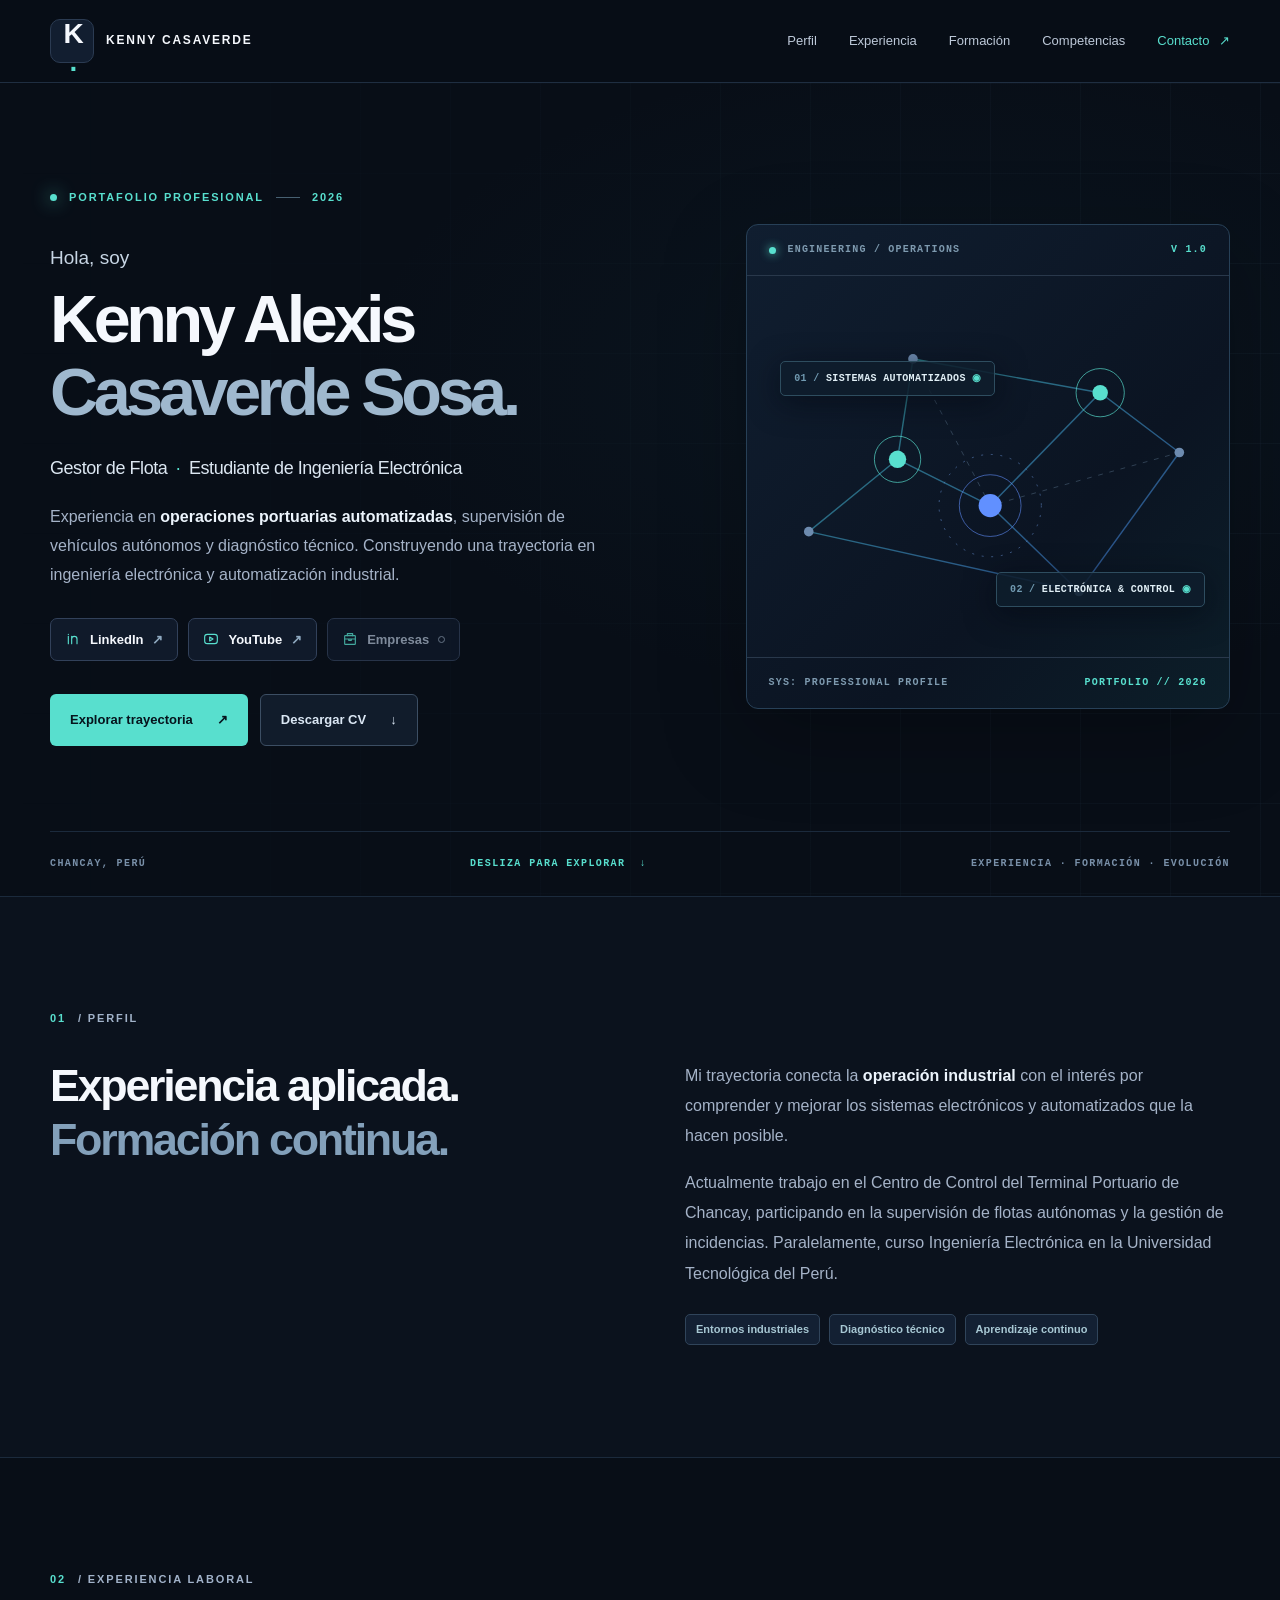
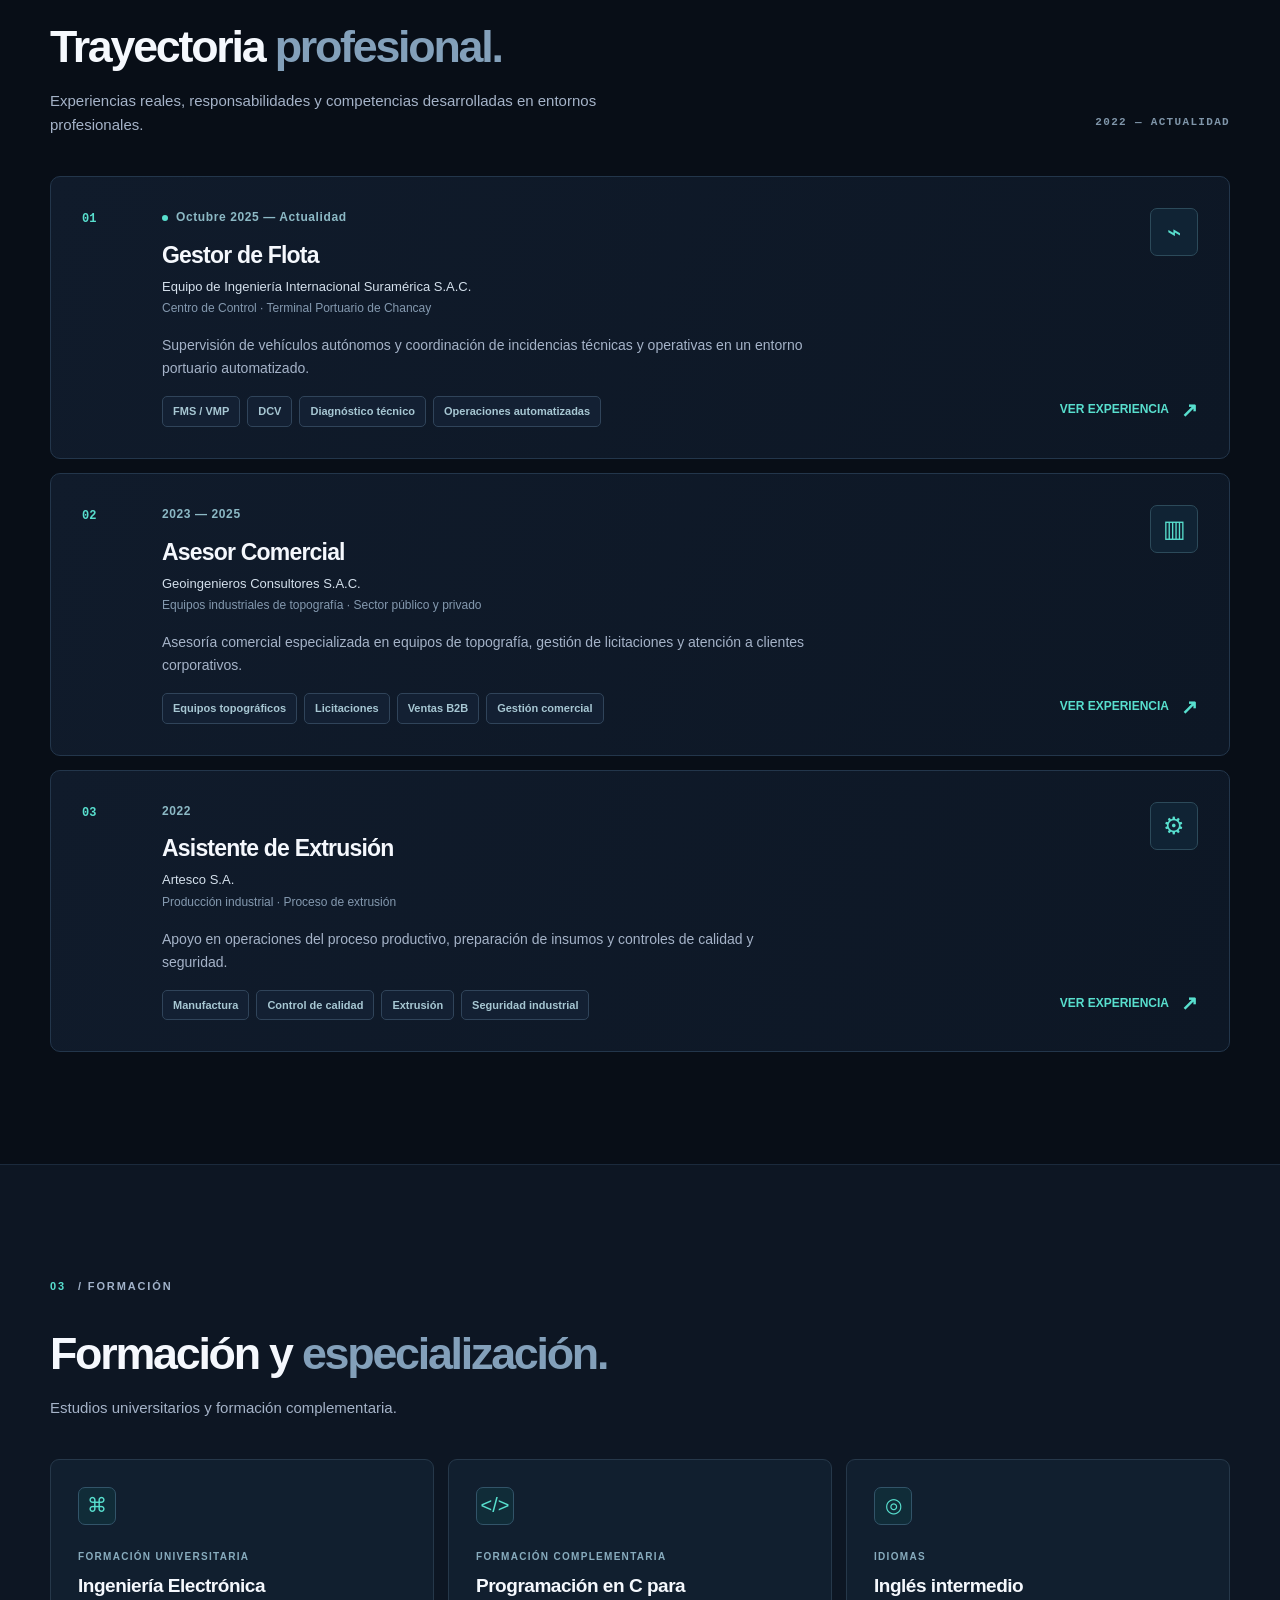
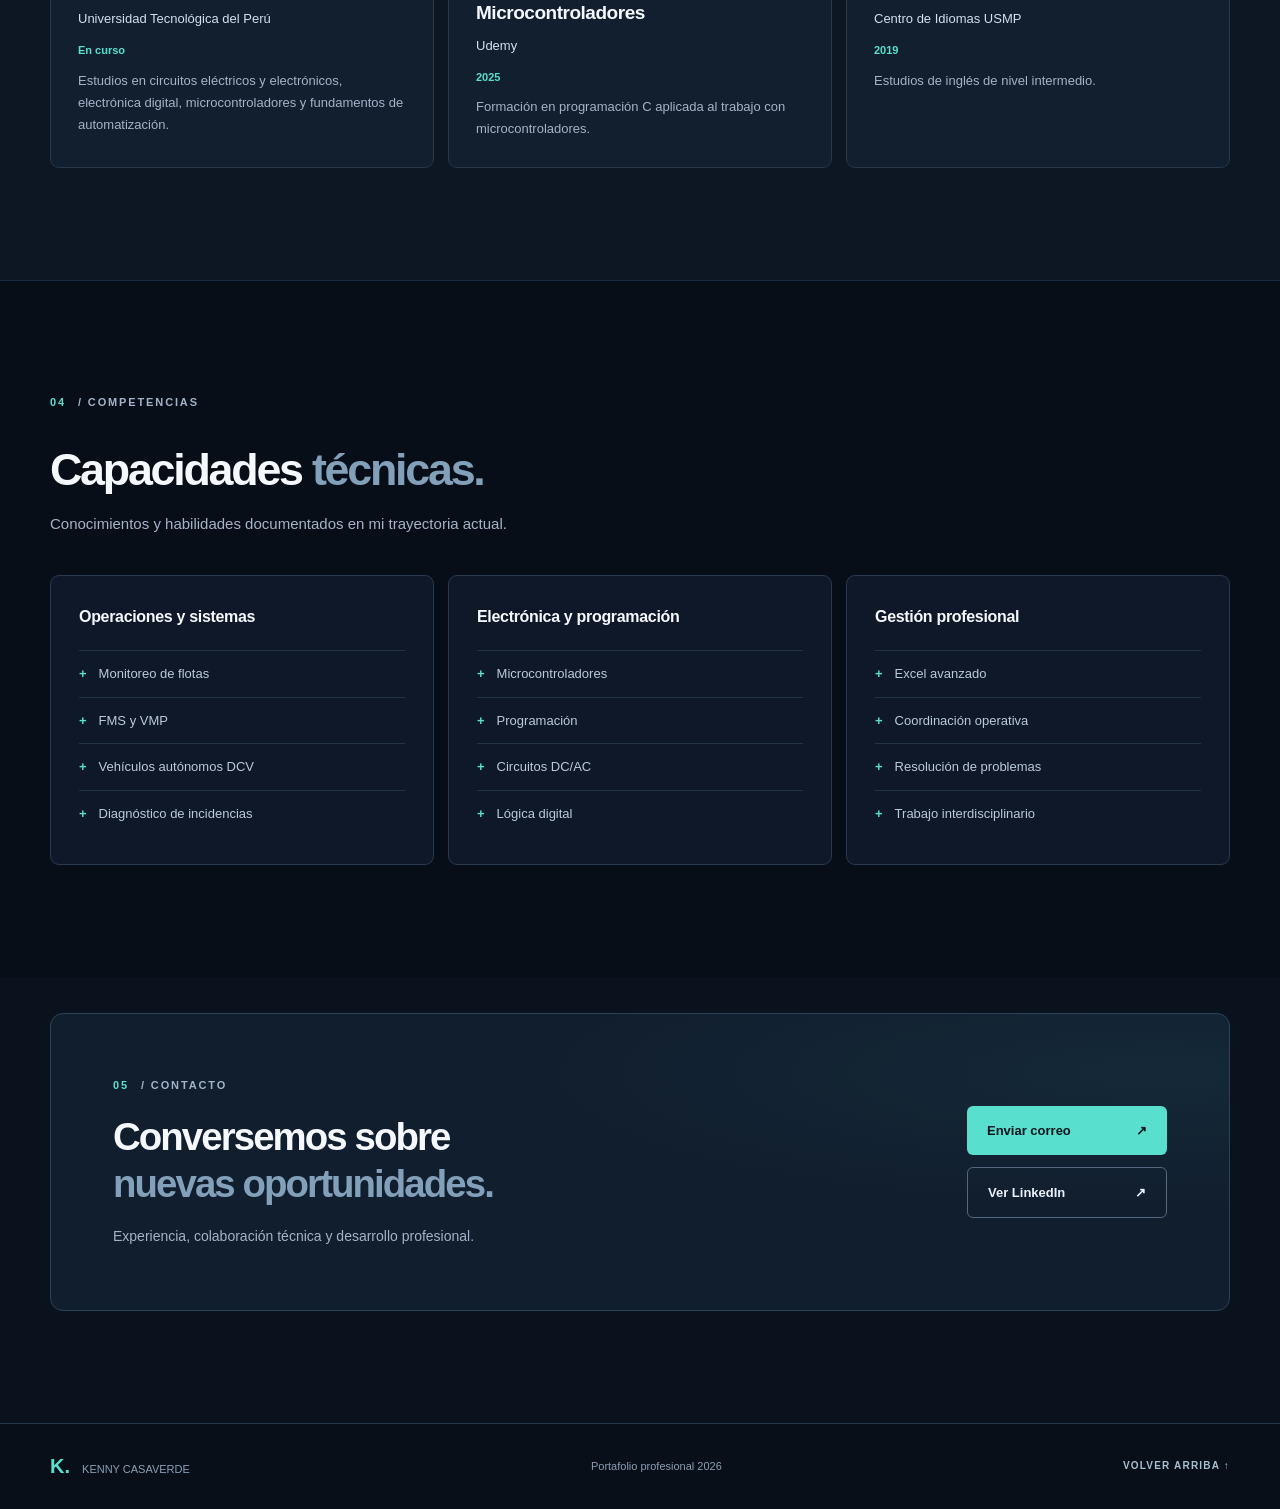
==== index.html @ 61bf9f31 "Add files via upload" ====
<!doctype html>
<html lang="es">
<head>
  <meta charset="utf-8">
  <meta name="viewport" content="width=device-width,initial-scale=1">
  <meta name="theme-color" content="#080e17">
  <meta name="description" content="Portafolio profesional de Kenny Alexis Casaverde Sosa. Operaciones portuarias automatizadas, gestión de flotas, ingeniería electrónica y trayectoria profesional.">
  <meta property="og:title" content="Kenny Casaverde | Portafolio profesional">
  <meta property="og:description" content="Experiencia en operaciones industriales y sistemas automatizados. Trayectoria, formación y evidencias profesionales.">
  <title>Kenny Casaverde | Portafolio profesional</title>
  <link rel="icon" href="assets/favicon.svg" type="image/svg+xml">
  <link rel="stylesheet" href="styles.css">
  <script src="data.js" defer></script>
  <script src="app.js" defer></script>
</head>
<body data-page="home">
  <a class="skip-link" href="#contenido">Ir al contenido</a>
  <header class="site-header">
    <div class="container header-inner">
      <a class="brand" href="#inicio" aria-label="Kenny Casaverde, inicio"><span class="brand-mark">K<span>.</span></span><span class="brand-name">KENNY CASAVERDE</span></a>
      <button class="menu-toggle" type="button" aria-expanded="false" aria-controls="primary-nav" aria-label="Abrir menú"><span></span><span></span><span></span></button>
      <nav class="nav-links" id="primary-nav" aria-label="Navegación principal">
        <a href="#sobre-mi">Perfil</a><a href="#experiencia">Experiencia</a><a href="#formacion">Formación</a><a href="#competencias">Competencias</a><a href="#contacto" class="nav-contact">Contacto <span aria-hidden="true">↗</span></a>
      </nav>
    </div>
  </header>

  <main id="contenido">
    <section class="hero" id="inicio">
      <div class="container hero-grid">
        <div class="hero-copy">
          <div class="eyebrow"><span class="dot"></span> PORTAFOLIO PROFESIONAL <span class="eyebrow-rule"></span> 2026</div>
          <p class="hero-kicker">Hola, soy</p>
          <h1>Kenny Alexis<br><span>Casaverde Sosa.</span></h1>
          <p class="hero-subtitle">Gestor de Flota <span class="inline-bullet">·</span> Estudiante de Ingeniería Electrónica</p>
          <p class="hero-description">Experiencia en <strong>operaciones portuarias automatizadas</strong>, supervisión de vehículos autónomos y diagnóstico técnico. Construyendo una trayectoria en ingeniería electrónica y automatización industrial.</p>
          <div class="social-links" aria-label="Perfiles y enlaces destacados">
            <a id="linkedin-link" target="_blank" rel="noopener noreferrer" href="https://www.linkedin.com/in/kennycasaverde/"><svg viewBox="0 0 24 24" aria-hidden="true"><path d="M5 8v11M5 5v.1M10 19v-7a4 4 0 0 1 8 0v7M10 8v11"/></svg>LinkedIn <span aria-hidden="true">↗</span></a>
            <a id="youtube-link" target="_blank" rel="noopener noreferrer" href="https://www.youtube.com/@KennyCasaverde"><svg viewBox="0 0 24 24" aria-hidden="true"><rect x="2.5" y="5" width="19" height="14" rx="4"/><path d="m10 9 5 3-5 3z"/></svg>YouTube <span aria-hidden="true">↗</span></a>
            <a id="companies-link" class="link-unavailable" aria-disabled="true" title="Enlace de empresas pendiente de añadir"><svg viewBox="0 0 24 24" aria-hidden="true"><rect x="4" y="7" width="16" height="13" rx="1"/><path d="M8 7V4h8v3M4 12h16M10 12v2h4v-2"/></svg>Empresas <span class="pending-dot" aria-hidden="true"></span></a>
          </div>
          <div class="hero-actions">
            <a class="button button-primary" href="#experiencia">Explorar trayectoria <span aria-hidden="true">↗</span></a>
            <a class="button button-ghost" id="cv-link" href="assets/CV_Kenny_Casaverde_Publico.pdf" download>Descargar CV <span aria-hidden="true">↓</span></a>
          </div>
        </div>
        <div class="hero-visual" role="img" aria-label="Ilustración conceptual de una red tecnológica y sistemas automatizados, sin datos de operaciones reales">
          <div class="visual-top"><span class="visual-led"></span><span>ENGINEERING / OPERATIONS</span><span>V 1.0</span></div>
          <div class="visual-grid"></div>
          <svg class="network-svg" viewBox="0 0 500 400" fill="none" aria-hidden="true">
            <defs><linearGradient id="wire" x1="0" y1="0" x2="1" y2="1"><stop stop-color="#45e7d7"/><stop offset="1" stop-color="#4c85ff"/></linearGradient></defs>
            <path d="M64 267 156 192 252 240 366 123 448 185M156 192 172 88 366 123M252 240 344 329 448 185M64 267 344 329" stroke="url(#wire)" stroke-width="1.5" stroke-opacity=".48"/>
            <path d="M172 88 252 240 448 185" stroke="#6d8ba8" stroke-dasharray="5 7" opacity=".38"/>
            <circle cx="64" cy="267" r="5" fill="#6d8baf"/><circle cx="172" cy="88" r="5" fill="#6d8baf"/><circle cx="344" cy="329" r="5" fill="#6d8baf"/><circle cx="448" cy="185" r="5" fill="#6d8baf"/>
            <circle cx="156" cy="192" r="24" stroke="#58dfce" opacity=".7"/><circle cx="156" cy="192" r="9" fill="#58dfce"/><circle cx="252" cy="240" r="32" stroke="#6190ff" opacity=".6"/><circle cx="252" cy="240" r="12" fill="#6190ff"/>
            <circle cx="366" cy="123" r="25" stroke="#58dfce" opacity=".7"/><circle cx="366" cy="123" r="8" fill="#58dfce"/>
            <circle cx="252" cy="240" r="53" stroke="#6289ca" stroke-dasharray="2 8" opacity=".6"/>
          </svg>
          <div class="visual-label visual-label-a"><span class="label-index">01 /</span> SISTEMAS AUTOMATIZADOS <span>◉</span></div>
          <div class="visual-label visual-label-b"><span class="label-index">02 /</span> ELECTRÓNICA & CONTROL <span>◉</span></div>
          <div class="visual-bottom"><span>SYS: PROFESSIONAL PROFILE</span><span>PORTFOLIO // 2026</span></div>
        </div>
      </div>
      <div class="container hero-footer"><span>CHANCAY, PERÚ</span><span class="hero-scroll">DESLIZA PARA EXPLORAR <span aria-hidden="true">↓</span></span><span>EXPERIENCIA · FORMACIÓN · EVOLUCIÓN</span></div>
    </section>

    <section class="section section-about" id="sobre-mi">
      <div class="container two-column-intro">
        <div><div class="section-label"><span>01</span> / PERFIL</div><h2>Experiencia aplicada.<br><em>Formación continua.</em></h2></div>
        <div class="intro-right"><p>Mi trayectoria conecta la <strong>operación industrial</strong> con el interés por comprender y mejorar los sistemas electrónicos y automatizados que la hacen posible.</p><p>Actualmente trabajo en el Centro de Control del Terminal Portuario de Chancay, participando en la supervisión de flotas autónomas y la gestión de incidencias. Paralelamente, curso Ingeniería Electrónica en la Universidad Tecnológica del Perú.</p><div class="intro-pill-row"><span>Entornos industriales</span><span>Diagnóstico técnico</span><span>Aprendizaje continuo</span></div></div>
      </div>
    </section>

    <section class="section section-experience" id="experiencia">
      <div class="container">
        <div class="section-label"><span>02</span> / EXPERIENCIA LABORAL</div>
        <div class="section-title-row"><div><h2>Trayectoria <em>profesional.</em></h2><p class="section-lead">Experiencias reales, responsabilidades y competencias desarrolladas en entornos profesionales.</p></div><span class="section-mini-label">2022 — ACTUALIDAD</span></div>
        <div id="experience-list" class="experience-list"><p class="no-js-note">Cargando trayectoria profesional…</p></div>
      </div>
    </section>

    <section class="section section-education" id="formacion">
      <div class="container">
        <div class="section-label"><span>03</span> / FORMACIÓN</div><div class="section-title-row"><div><h2>Formación y <em>especialización.</em></h2><p class="section-lead">Estudios universitarios y formación complementaria.</p></div></div>
        <div class="education-grid" id="education-grid"></div>
        <div class="certifications-block" id="certifications-block" hidden><div class="divider-heading"><h3>Certificaciones verificadas</h3><span>DOCUMENTOS / ACREDITACIONES</span></div><div id="certification-grid" class="certification-grid"></div></div>
      </div>
    </section>

    <section class="section section-skills" id="competencias">
      <div class="container"><div class="section-label"><span>04</span> / COMPETENCIAS</div><div class="section-title-row"><div><h2>Capacidades <em>técnicas.</em></h2><p class="section-lead">Conocimientos y habilidades documentados en mi trayectoria actual.</p></div></div><div id="skills-grid" class="skills-grid"></div></div>
    </section>

    <section class="section section-contact" id="contacto">
      <div class="container contact-panel"><div><div class="section-label"><span>05</span> / CONTACTO</div><h2>Conversemos sobre<br><em>nuevas oportunidades.</em></h2><p>Experiencia, colaboración técnica y desarrollo profesional.</p></div><div class="contact-actions"><a id="contact-email" class="button button-primary button-wide" href="mailto:kennycasaverde@gmail.com">Enviar correo <span aria-hidden="true">↗</span></a><a id="contact-linkedin" class="button button-outline button-wide" target="_blank" rel="noopener noreferrer" href="https://www.linkedin.com/in/kennycasaverde/">Ver LinkedIn <span aria-hidden="true">↗</span></a></div></div>
    </section>
  </main>
  <footer class="footer"><div class="container footer-inner"><span><strong>K.</strong> KENNY CASAVERDE</span><span>Portafolio profesional <span id="footer-year"></span></span><a href="#inicio">VOLVER ARRIBA ↑</a></div></footer>
</body>
</html>
---- styles.css ----
:root{--bg:#080e17;--bg-soft:#0c1421;--panel:#101b2c;--panel-2:#121f31;--line:#233349;--line-soft:#1b2a3c;--white:#f5f8fd;--muted:#a5b3c8;--dim:#788ba6;--accent:#58dfce;--blue:#85a8ff;--font:Inter,ui-sans-serif,-apple-system,BlinkMacSystemFont,"Segoe UI",Arial,sans-serif}
*{box-sizing:border-box}html{scroll-behavior:smooth;scroll-padding-top:86px}body{margin:0;background:var(--bg);color:var(--white);font-family:var(--font);line-height:1.65;-webkit-font-smoothing:antialiased}a{color:inherit;text-decoration:none}button{font:inherit}strong{color:#ecf4fc;font-weight:650}h1,h2,h3,p{margin-top:0}a:focus-visible,button:focus-visible{outline:2px solid var(--accent);outline-offset:4px}::selection{background:#267b7b;color:white}[hidden]{display:none!important}.container{width:min(1180px,calc(100% - 72px));margin:0 auto}.skip-link{position:absolute;top:-80px;left:20px;background:var(--accent);color:var(--bg);z-index:30;padding:10px}.skip-link:focus{top:12px}
.site-header{position:sticky;top:0;z-index:20;background:rgba(8,14,23,.90);border-bottom:1px solid rgba(52,75,101,.55);backdrop-filter:blur(18px)}.header-inner{display:flex;align-items:center;justify-content:space-between;min-height:82px}.brand{display:flex;align-items:center;gap:12px}.brand-mark{display:grid;place-items:center;background:#121e30;border:1px solid #2b3b52;border-radius:10px;width:44px;height:44px;font-size:28px;font-weight:830;letter-spacing:-3px;line-height:1}.brand-mark span{color:var(--accent)}.brand-name{font-size:12px;font-weight:790;letter-spacing:.15em}.nav-links{display:flex;align-items:center;gap:32px;font-size:13px;color:#bdc9d9}.nav-links a{transition:color .2s}.nav-links a:hover,.back-header:hover{color:var(--accent)}.nav-contact{color:var(--accent)!important}.nav-contact span{padding-left:6px}.menu-toggle{display:none}.back-header{font-size:13px;color:var(--muted)}
.hero{position:relative;overflow:hidden;background:radial-gradient(ellipse at 74% 36%,rgba(28,76,97,.12),transparent 44%),var(--bg)}.hero:before{position:absolute;inset:0;content:"";background-image:linear-gradient(90deg,rgba(56,83,105,.10) 1px,transparent 1px),linear-gradient(rgba(56,83,105,.10) 1px,transparent 1px);background-size:90px 90px;mask-image:linear-gradient(90deg,transparent,black);pointer-events:none}.hero-grid{position:relative;display:grid;grid-template-columns:minmax(0,1.15fr) minmax(0,.85fr);gap:40px;align-items:center;padding:105px 0 85px}.eyebrow,.section-label{display:flex;align-items:center;gap:12px;font-size:11px;letter-spacing:.17em;font-weight:700;color:var(--accent)}.eyebrow{margin-bottom:36px}.eyebrow-rule{width:24px;height:1px;background:#476071}.dot{width:7px;height:7px;background:var(--accent);border-radius:50%;box-shadow:0 0 18px var(--accent)}.hero-kicker{font-size:19px;color:#c7d5e4;margin-bottom:10px}.hero h1{font-size:clamp(46px,5.2vw,78px);letter-spacing:-.066em;line-height:1.09;font-weight:790;margin-bottom:25px}.hero h1 span{color:#9fb8ce}.hero-subtitle{font-size:18px;color:#dce7f2;letter-spacing:-.025em;font-weight:520;margin-bottom:20px}.inline-bullet{color:var(--accent);padding:0 4px}.hero-description{max-width:570px;color:var(--muted);font-size:16px;line-height:1.8;margin-bottom:28px}.social-links{display:flex;flex-wrap:wrap;gap:10px;margin-bottom:33px}.social-links a{display:inline-flex;align-items:center;gap:9px;padding:10px 14px;border:1px solid #32415a;background:#101a2a;border-radius:7px;font-size:13px;font-weight:650;transition:background .2s,border-color .2s,transform .2s}.social-links a:hover:not(.link-unavailable){background:#17263a;border-color:var(--accent);transform:translateY(-2px)}.social-links svg{width:16px;height:16px;stroke:var(--accent);stroke-width:1.7;stroke-linecap:round;stroke-linejoin:round;fill:none}.social-links a span:last-child{color:#8faac1}.social-links .link-unavailable{color:#a8b6c9;opacity:.74;cursor:not-allowed}.pending-dot{border:1px solid #8495ab;width:7px;height:7px;border-radius:50%;display:inline-block}.hero-actions{display:flex;flex-wrap:wrap;gap:12px}.button{display:inline-flex;align-items:center;justify-content:space-between;gap:24px;padding:14px 20px;min-height:48px;border-radius:6px;font-size:13px;font-weight:750;transition:transform .2s,background .2s,border-color .2s;white-space:nowrap}.button:hover{transform:translateY(-2px)}.button-primary{background:var(--accent);color:#06141d}.button-primary:hover{background:#8af1e4}.button-ghost{border:1px solid #3c4e63;color:#dbe7f4;background:#111c2b}.button-ghost:hover{border-color:#8da3ba}.button-outline{border:1px solid #53677e;color:#e9f1fa;background:transparent}.button-outline:hover{border-color:var(--accent)}
.hero-visual{position:relative;height:485px;border:1px solid #274057;border-radius:12px;overflow:hidden;background:linear-gradient(135deg,#101e30,#0b1422 64%,#0c1e29);box-shadow:0 26px 85px rgba(0,0,0,.25)}.visual-grid{position:absolute;inset:0;background:linear-gradient(90deg,transparent 49%,rgba(80,115,136,.13) 50%,transparent 51%),linear-gradient(transparent 49%,rgba(80,115,136,.13) 50%,transparent 51%);background-size:42px 42px;mask-image:radial-gradient(ellipse at center,black,transparent 79%)}.visual-top,.visual-bottom{position:absolute;left:0;right:0;display:flex;align-items:center;gap:12px;padding:18px 22px;color:#7e9aaf;font:700 10px/1.4 ui-monospace,SFMono-Regular,Consolas,monospace;letter-spacing:.12em}.visual-top{top:0;border-bottom:1px solid #29384b}.visual-top span:last-child,.visual-bottom span:last-child{margin-left:auto;color:var(--accent)}.visual-bottom{bottom:0;border-top:1px solid #29384b}.visual-led{width:7px;height:7px;border-radius:50%;background:var(--accent);box-shadow:0 0 10px var(--accent)}.network-svg{position:absolute;inset:35px 0 34px;width:100%;height:calc(100% - 69px)}.visual-label{position:absolute;padding:10px 13px;border-radius:5px;background:#0e1d2cde;box-shadow:0 7px 30px #03081188;border:1px solid #2e4d5f;color:#e1eff6;font:650 10px/1.3 ui-monospace,Consolas,monospace;letter-spacing:.035em;white-space:nowrap}.visual-label span:last-child{color:var(--accent)}.label-index{color:#719ab1}.visual-label-a{top:28%;left:7%}.visual-label-b{bottom:21%;right:5%}.hero-footer{position:relative;display:flex;justify-content:space-between;padding:25px 0;border-top:1px solid var(--line-soft);font:700 10px/1.4 ui-monospace,Consolas,monospace;letter-spacing:.14em;color:#7990a9}.hero-scroll{color:var(--accent)}.hero-scroll span{padding-left:7px}
.section{padding:112px 0}.section-about{background:#0b121d;border-block:1px solid var(--line-soft)}.section-label{margin-bottom:31px;color:#a2b3ca}.section-label span{color:var(--accent)}h2{font-size:clamp(34px,3.5vw,50px);letter-spacing:-.05em;font-weight:770;line-height:1.22;margin-bottom:0}h2 em{font-style:normal;color:#83a0ba}.two-column-intro{display:grid;grid-template-columns:1fr 1fr;gap:90px}.intro-right{padding-top:52px}.intro-right p{color:var(--muted);font-size:16px;line-height:1.9}.intro-pill-row{display:flex;flex-wrap:wrap;gap:9px;margin-top:25px}.intro-pill-row span,.tag{padding:6px 10px;border:1px solid #30445a;background:#132033;border-radius:5px;font:600 11px/1.5 var(--font);color:#a7c7d3}.section-title-row{display:flex;justify-content:space-between;align-items:end;gap:25px;margin-bottom:38px}.section-lead{color:var(--muted);font-size:15px;margin:15px 0 0;max-width:630px}.section-mini-label{font:700 11px ui-monospace,Consolas,monospace;letter-spacing:.12em;color:#7f95a9;white-space:nowrap;padding-bottom:10px}.section-experience{background:#080e17}.experience-list{display:grid;gap:14px}.experience-card{display:grid;grid-template-columns:50px minmax(0,1fr) 220px;gap:30px;background:linear-gradient(115deg,#101b2b,#0d1725);border:1px solid #23364b;border-radius:10px;padding:31px;transition:border-color .2s,transform .2s}.experience-card:hover{border-color:#426578;transform:translateY(-2px)}.experience-number{font:750 12px ui-monospace,Consolas,monospace;color:var(--accent);padding-top:4px}.card-date{display:flex;align-items:center;gap:8px;color:#8cb9c5;font-size:12px;font-weight:700;letter-spacing:.05em;margin-bottom:12px}.card-date .current-dot{width:6px;height:6px;border-radius:50%;background:var(--accent)}.experience-title{font-size:23px;letter-spacing:-.035em;line-height:1.35;margin:0 0 5px}.experience-org{color:#d4e0ec;font-size:13px;margin:0 0 2px}.experience-context{color:#8499af;font-size:12px;margin:0 0 15px}.experience-summary{color:var(--muted);font-size:14px;max-width:650px;margin-bottom:16px}.tags{display:flex;flex-wrap:wrap;gap:7px}.experience-right{display:flex;align-items:flex-end;flex-direction:column;justify-content:space-between;gap:20px}.experience-icon{width:48px;height:48px;display:grid;place-items:center;border:1px solid #2c4a5a;border-radius:7px;background:#102334;color:var(--accent);font-size:24px}.experience-link{color:var(--accent);font-size:12px;font-weight:800;display:inline-flex;align-items:center;gap:12px;white-space:nowrap}.experience-link:hover{text-decoration:underline}.experience-link span{font-size:20px}.section-education{background:#0d1623;border-block:1px solid var(--line-soft)}.education-grid{display:grid;grid-template-columns:repeat(3,minmax(0,1fr));gap:14px}.education-card{border:1px solid #26384a;border-radius:9px;background:#111f2f;padding:27px;min-height:247px}.edu-icon{width:38px;height:38px;display:grid;place-items:center;border:1px solid #325469;background:#102c38;border-radius:7px;color:var(--accent);font-size:20px;margin-bottom:24px}.edu-label{font-size:10px;font-weight:800;color:#88acbe;letter-spacing:.13em;text-transform:uppercase;margin-bottom:8px}.edu-title{font-size:19px;line-height:1.4;letter-spacing:-.025em;margin-bottom:8px}.edu-institution{color:#d5e0ed;font-size:13px;margin-bottom:7px}.edu-period{display:inline-block;color:var(--accent);font-size:11px;font-weight:740;margin-bottom:10px}.edu-description{color:var(--muted);font-size:13px;line-height:1.7;margin-bottom:0}.certifications-block{padding-top:55px}.divider-heading{display:flex;justify-content:space-between;align-items:center;border-bottom:1px solid #2b4056;padding-bottom:15px;margin-bottom:18px}.divider-heading h3{font-size:22px;margin:0}.divider-heading span{font:700 10px ui-monospace,Consolas,monospace;color:#7a93a7}.certification-grid{display:grid;grid-template-columns:repeat(2,minmax(0,1fr));gap:12px}.certificate-card{padding:20px;border:1px solid #2b4056;border-radius:8px;background:#102032}.certificate-card h4{font-size:16px;margin:0 0 7px}.certificate-card p{color:var(--muted);font-size:13px;margin:0}.certificate-card a{color:var(--accent);font-size:12px;font-weight:750;display:inline-block;margin-top:14px}.section-skills{background:#080e17}.skills-grid{display:grid;grid-template-columns:repeat(3,1fr);gap:14px}.skill-panel{border:1px solid #29394e;border-radius:9px;background:#0e1828;padding:28px}.skill-panel h3{font-size:16px;margin:0 0 20px;letter-spacing:-.02em}.skill-panel ul{margin:0;padding:0;list-style:none}.skill-panel li{display:flex;gap:12px;padding:12px 0;color:#bbcadb;font-size:13px;border-top:1px solid #223247}.skill-panel li:before{content:"+";color:var(--accent);font-weight:800}.section-contact{background:#0a121d;padding-top:36px}.contact-panel{border:1px solid #294456;background:radial-gradient(ellipse at 94% 20%,rgba(41,103,112,.15),transparent 40%),#111e2e;border-radius:13px;padding:62px;display:flex;align-items:center;justify-content:space-between;gap:30px}.contact-panel .section-label{margin-bottom:20px}.contact-panel h2{font-size:clamp(30px,3vw,42px)}.contact-panel p{font-size:14px;color:var(--muted);margin:17px 0 0}.contact-actions{display:flex;flex-direction:column;gap:12px;min-width:200px}.button-wide{width:100%}.footer{border-top:1px solid #25394c;background:#090f18}.footer-inner{display:flex;align-items:center;justify-content:space-between;gap:20px;padding:26px 0;color:#8a9fb6;font-size:11px}.footer-inner strong{color:var(--accent);font-size:20px;margin-right:9px}.footer-inner a{font-size:10px;letter-spacing:.12em;font-weight:750;color:#a6c0d2}.footer-inner a:hover{color:var(--accent)}
/* Detalle de experiencia */
.detail-main{min-height:calc(100vh - 155px);background:radial-gradient(ellipse at 80% 0%,rgba(32,74,100,.19),transparent 44%),#080e17;padding:72px 0 110px}.detail-back{color:var(--accent);font-size:12px;font-weight:800;display:inline-block;margin-bottom:38px}.detail-eyebrow{color:var(--accent);letter-spacing:.17em;font-size:11px;font-weight:750;margin-bottom:18px}.detail-head{padding-bottom:42px;border-bottom:1px solid var(--line)}.detail-head h1{font-size:clamp(38px,6vw,70px);font-weight:780;line-height:1.1;letter-spacing:-.055em;margin-bottom:15px}.detail-head .detail-org{font-size:18px;color:#cedbe8;margin-bottom:5px}.detail-head .detail-context{font-size:14px;color:var(--muted);margin-bottom:18px}.detail-date{color:var(--accent);font:700 11px ui-monospace,Consolas,monospace;letter-spacing:.06em}.detail-columns{display:grid;grid-template-columns:1.2fr .8fr;gap:80px;margin-top:50px}.detail-subheading{font-size:22px;letter-spacing:-.03em;margin:0 0 21px}.detail-text{color:#b4c5d9;font-size:15px;line-height:1.85}.detail-bullets{padding-left:19px;margin:18px 0 36px;color:#adc0d2}.detail-bullets li{padding:8px 0;line-height:1.7}.detail-achievement{padding:25px 28px;border:1px solid #315067;border-radius:10px;background:#0f2230}.detail-achievement h3{font-size:13px;color:var(--accent);text-transform:uppercase;letter-spacing:.1em}.detail-achievement p{font-size:14px;color:#d2e0eb;line-height:1.8;margin:0}.detail-aside{background:#101b2a;border:1px solid #283a4e;border-radius:10px;padding:27px;height:max-content}.detail-aside h3{font-size:14px;margin-bottom:18px}.detail-aside p{font-size:13px;color:var(--muted);line-height:1.8}.detail-aside .tags{margin-bottom:24px}.detail-aside .button{width:100%}.evidence-section{margin-top:75px;border-top:1px solid var(--line);padding-top:42px}.evidence-top{display:flex;justify-content:space-between;gap:16px;align-items:end;margin-bottom:24px}.evidence-top h2{font-size:32px}.evidence-top p{color:var(--muted);font-size:13px;margin:10px 0 0}.evidence-count{color:var(--accent);font:700 12px ui-monospace,Consolas,monospace}.evidence-grid{display:grid;grid-template-columns:repeat(3,minmax(0,1fr));gap:16px}.evidence-card{border:1px solid #2b4157;border-radius:9px;background:#101b2b;overflow:hidden}.evidence-open{border:0;background:transparent;color:inherit;text-align:left;width:100%;padding:0;cursor:pointer}.evidence-image{width:100%;aspect-ratio:16/10;object-fit:cover;background:#142435;display:block}.evidence-info{padding:16px}.evidence-info h3{font-size:14px;margin:0 0 6px}.evidence-info p{font-size:12px;line-height:1.6;color:var(--muted);margin:0}.evidence-link{display:block}.evidence-link:hover{color:var(--accent)}.evidence-video{width:100%;aspect-ratio:16/10;border:0;background:#0d1722;display:block}.evidence-doc{display:grid;place-items:center;aspect-ratio:16/10;background:#0b2431;color:var(--accent);font-size:46px}.evidence-safety{font-size:12px;color:#8299ad;margin-top:26px}.lightbox{position:fixed;inset:0;z-index:50;background:rgba(2,7,15,.96);display:flex;flex-direction:column;justify-content:center;align-items:center;gap:20px;padding:50px 25px}.lightbox img{max-width:95vw;max-height:75vh;object-fit:contain}.lightbox p{color:#e7f0f8;font-size:14px;text-align:center}.lightbox-close{position:absolute;right:25px;top:16px;background:transparent;color:white;border:0;font-size:40px;cursor:pointer}.missing-state{padding:30px;background:#111f30;border:1px solid #294356;border-radius:10px;color:var(--muted);font-size:14px}.no-js-note{color:var(--muted)}
@media(max-width:1050px){.container{width:min(100% - 44px,1180px)}.hero-grid{gap:30px}.hero h1{font-size:clamp(44px,5.2vw,65px)}.hero-visual{height:440px}.visual-label{font-size:9px}.nav-links{gap:19px}.experience-card{grid-template-columns:30px 1fr 180px;gap:18px}.two-column-intro{gap:45px}}
@media(max-width:760px){.container{width:calc(100% - 38px)}.header-inner{min-height:69px}.brand-name{font-size:10px}.menu-toggle{display:flex;flex-direction:column;gap:5px;background:none;border:1px solid #3a5269;padding:11px;border-radius:6px;cursor:pointer}.menu-toggle span{display:block;width:22px;height:2px;background:#ccdaea}.nav-links{display:none;position:absolute;left:0;right:0;top:69px;padding:20px 22px;background:#0c1625;border-bottom:1px solid #26394d;flex-direction:column;align-items:flex-start;gap:19px}.nav-links.nav-open{display:flex}.hero-grid{display:block;padding:72px 0 38px}.eyebrow{margin-bottom:30px}.hero h1{font-size:clamp(43px,9vw,67px)}.hero-subtitle{font-size:16px}.hero-description{font-size:15px}.hero-visual{height:370px;margin-top:55px}.hero-footer{padding:17px 0;font-size:9px}.hero-footer span:last-child{display:none}.section{padding:77px 0}.two-column-intro,.detail-columns{grid-template-columns:1fr;gap:15px}.intro-right{padding-top:8px}.section-title-row{align-items:start}.section-mini-label{display:none}.experience-card{grid-template-columns:27px minmax(0,1fr);padding:23px;gap:15px}.experience-right{grid-column:2;align-items:flex-start}.experience-icon{display:none}.education-grid,.skills-grid{grid-template-columns:1fr}.education-card{min-height:auto}.contact-panel{padding:30px;display:block}.contact-actions{margin-top:30px}.detail-main{padding:50px 0 80px}.detail-columns{gap:25px}.evidence-grid{grid-template-columns:repeat(2,minmax(0,1fr))}.footer-inner{flex-wrap:wrap}.footer-inner span:nth-child(2){display:none}}
@media(max-width:480px){.social-links{gap:7px}.social-links a{padding:9px 10px;font-size:12px}.hero-actions .button{width:100%}.hero-visual{height:310px}.visual-label{font-size:8px;padding:7px}.visual-label-a{left:3%}.visual-label-b{right:3%}.experience-card{grid-template-columns:1fr}.experience-number{display:none}.experience-right{grid-column:1}.evidence-grid,.certification-grid{grid-template-columns:1fr}.detail-head h1{font-size:40px}.evidence-top{align-items:start;flex-direction:column}.footer-inner{font-size:10px}}
@media(prefers-reduced-motion:reduce){html{scroll-behavior:auto}*,*:before,*:after{transition-duration:.01ms!important}}
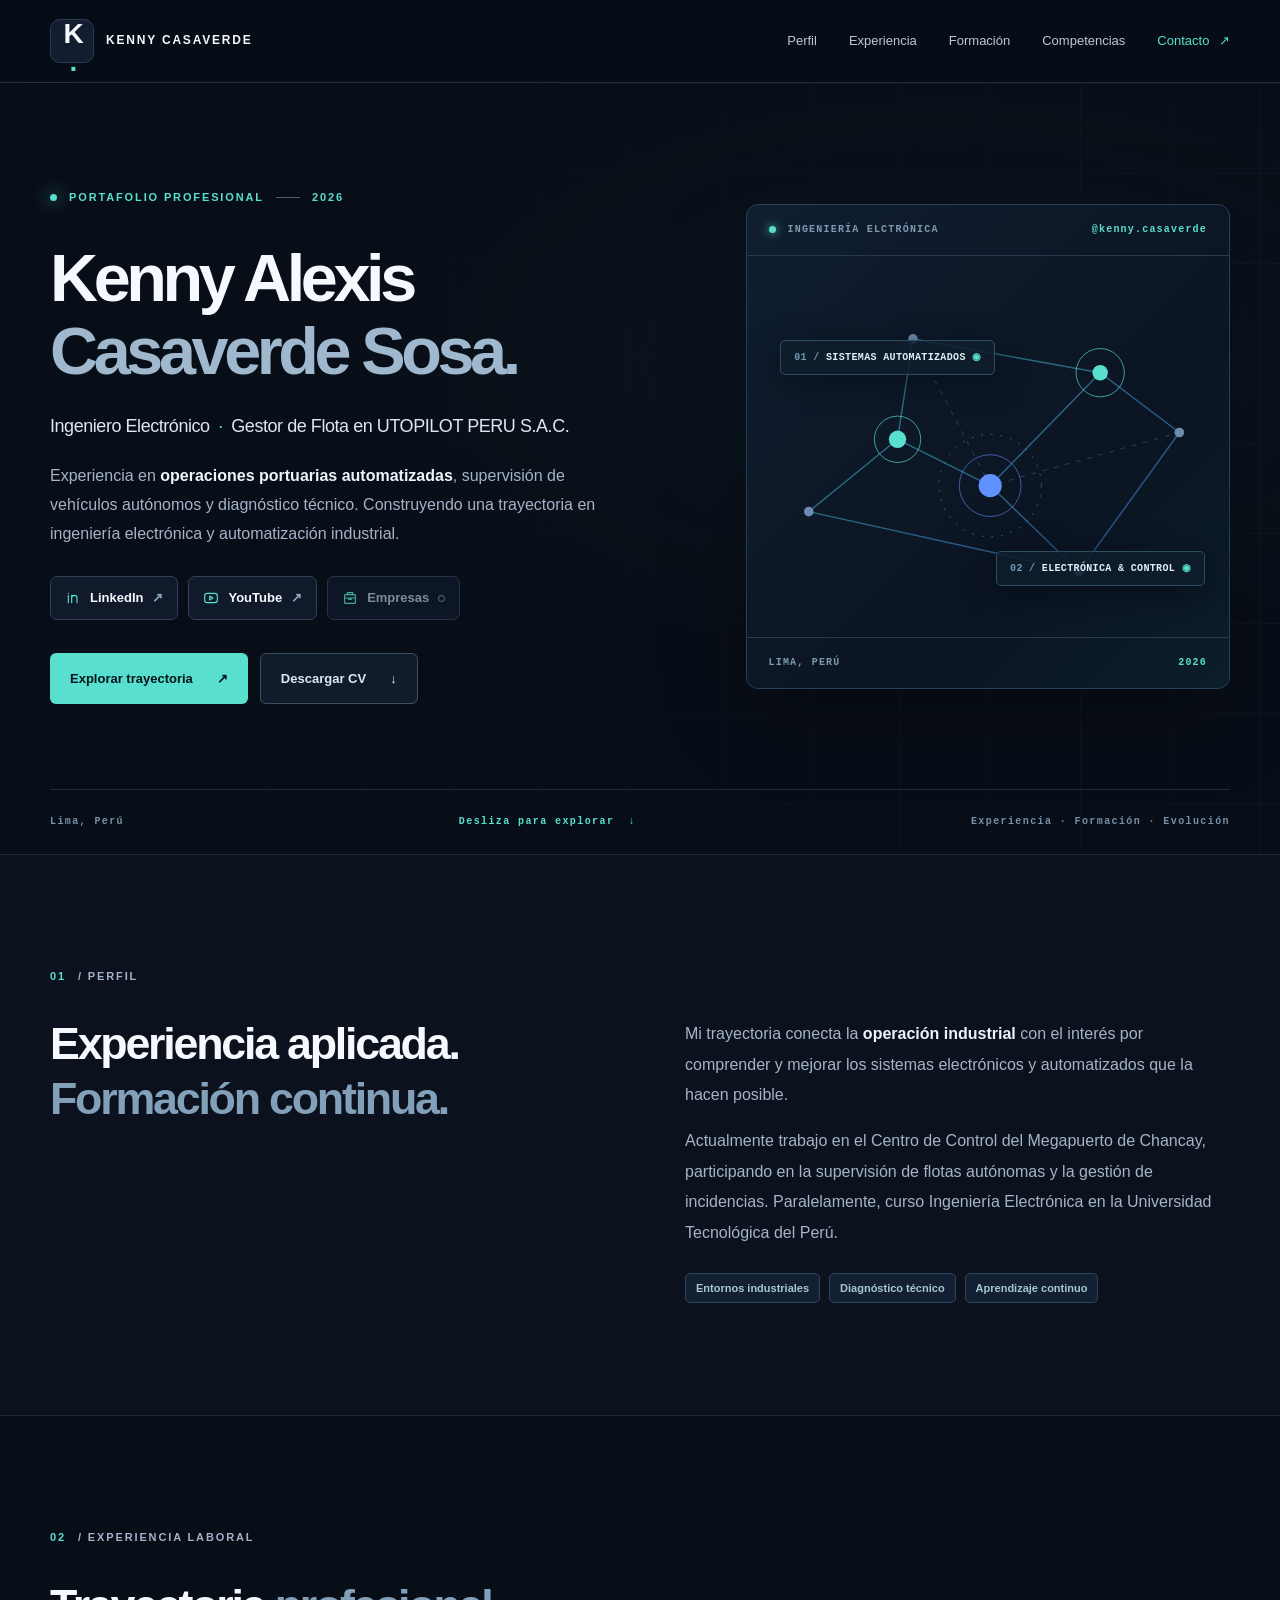
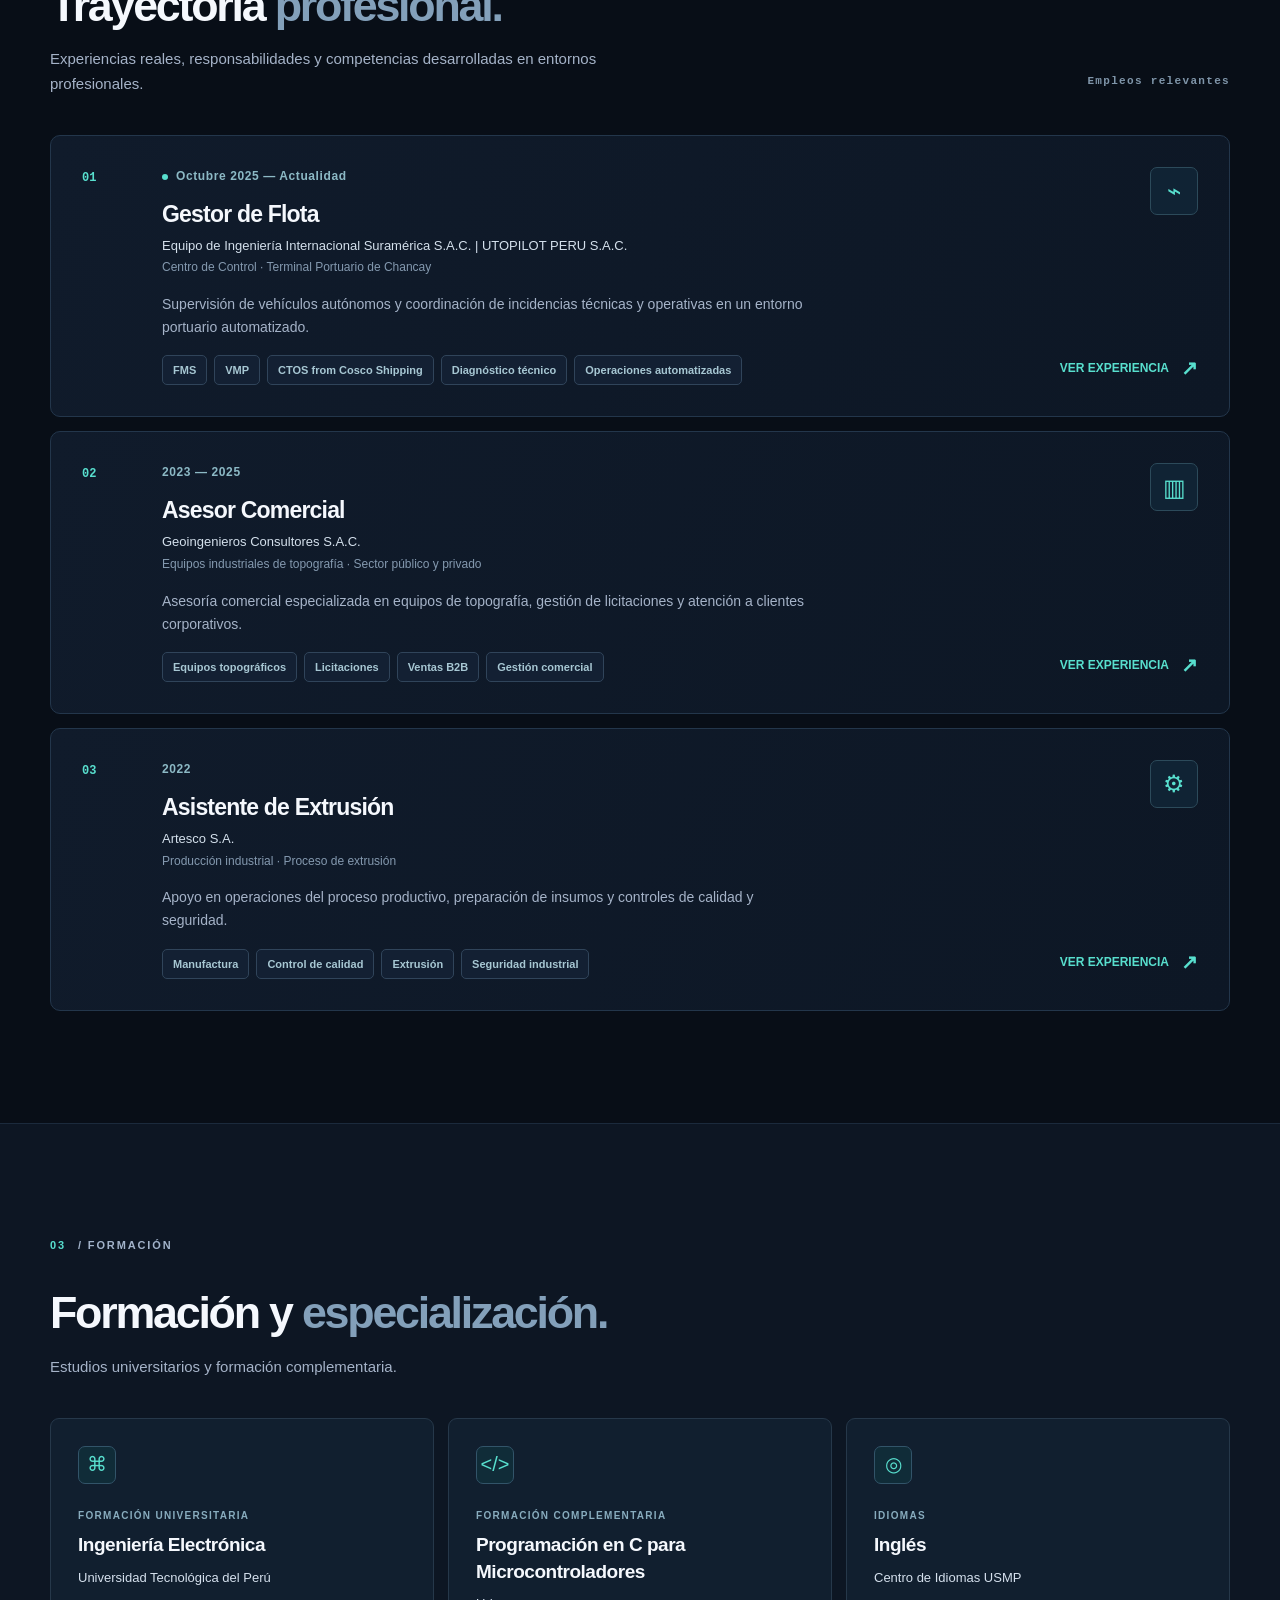
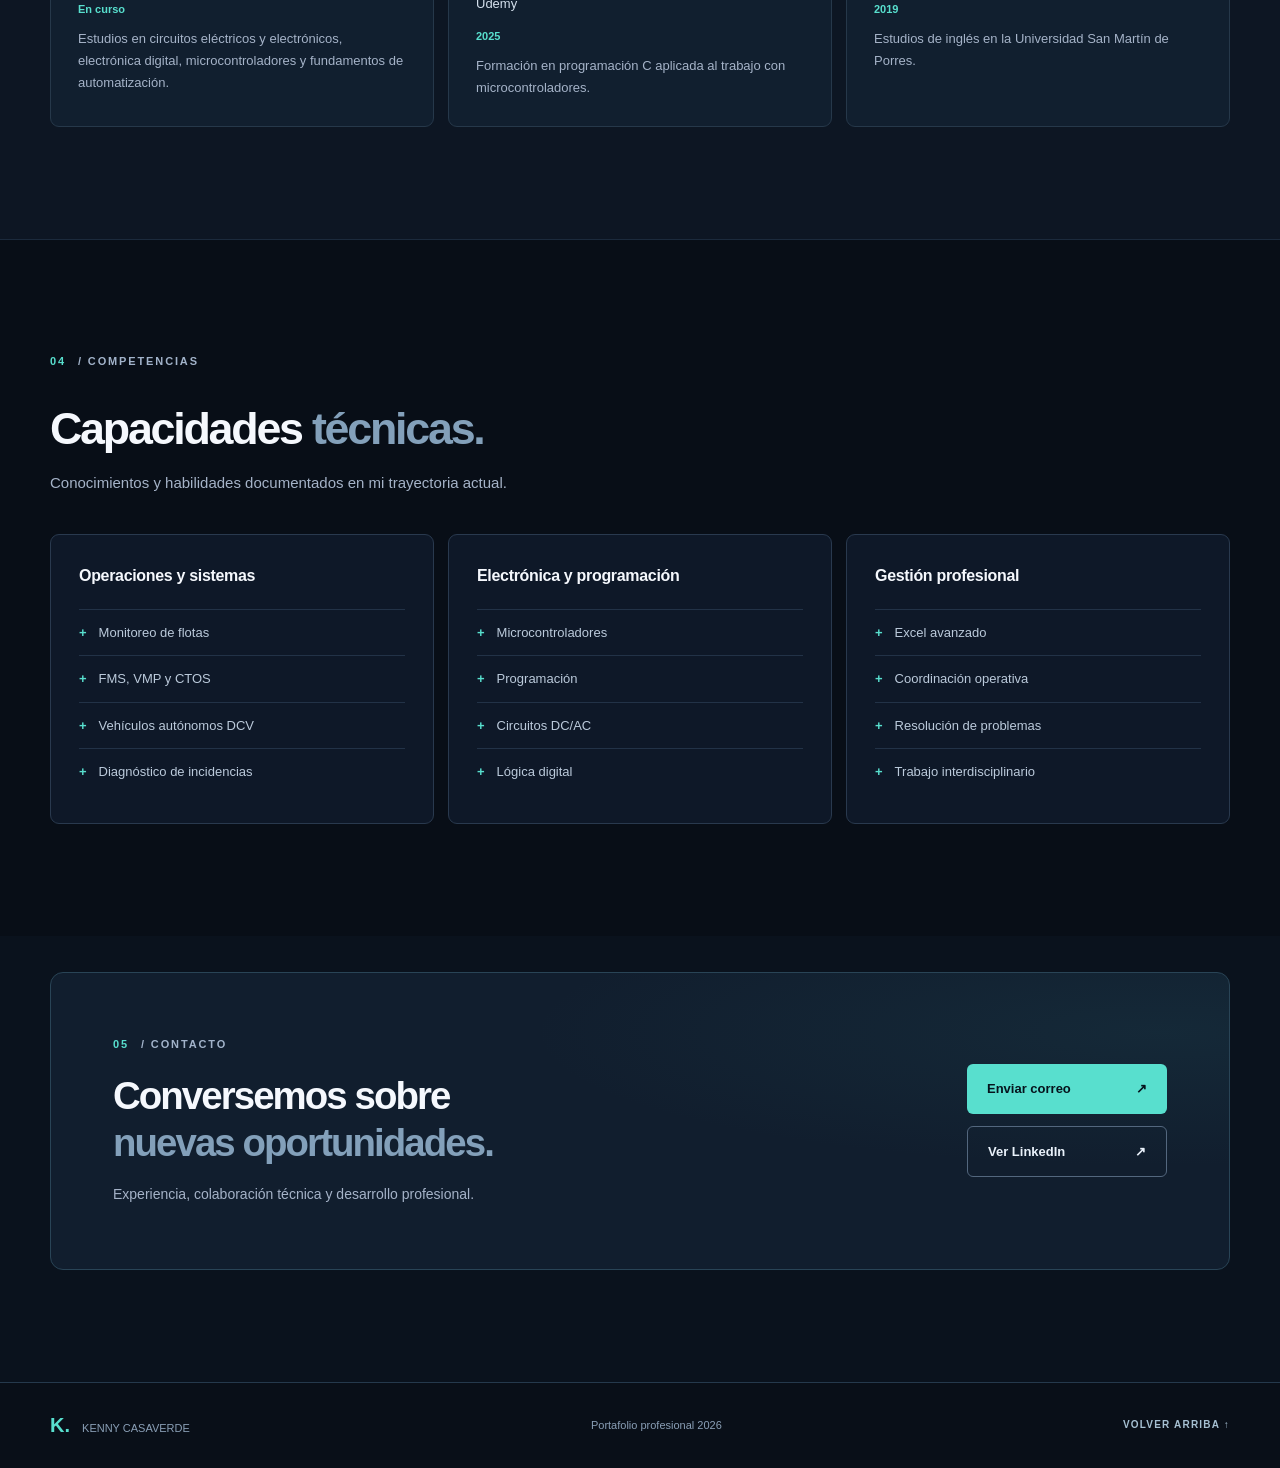
==== commit 22eb0f47: "Update index.html" ====
--- a/index.html
+++ b/index.html
@@ -30,9 +30,8 @@
       <div class="container hero-grid">
         <div class="hero-copy">
           <div class="eyebrow"><span class="dot"></span> PORTAFOLIO PROFESIONAL <span class="eyebrow-rule"></span> 2026</div>
-          <p class="hero-kicker">Hola, soy</p>
           <h1>Kenny Alexis<br><span>Casaverde Sosa.</span></h1>
-          <p class="hero-subtitle">Gestor de Flota <span class="inline-bullet">·</span> Estudiante de Ingeniería Electrónica</p>
+          <p class="hero-subtitle">Ingeniero Electrónico <span class="inline-bullet">·</span> Gestor de Flota en UTOPILOT PERU S.A.C.</p>
           <p class="hero-description">Experiencia en <strong>operaciones portuarias automatizadas</strong>, supervisión de vehículos autónomos y diagnóstico técnico. Construyendo una trayectoria en ingeniería electrónica y automatización industrial.</p>
           <div class="social-links" aria-label="Perfiles y enlaces destacados">
             <a id="linkedin-link" target="_blank" rel="noopener noreferrer" href="https://www.linkedin.com/in/kennycasaverde/"><svg viewBox="0 0 24 24" aria-hidden="true"><path d="M5 8v11M5 5v.1M10 19v-7a4 4 0 0 1 8 0v7M10 8v11"/></svg>LinkedIn <span aria-hidden="true">↗</span></a>
@@ -44,8 +43,8 @@
             <a class="button button-ghost" id="cv-link" href="assets/CV_Kenny_Casaverde_Publico.pdf" download>Descargar CV <span aria-hidden="true">↓</span></a>
           </div>
         </div>
-        <div class="hero-visual" role="img" aria-label="Ilustración conceptual de una red tecnológica y sistemas automatizados, sin datos de operaciones reales">
-          <div class="visual-top"><span class="visual-led"></span><span>ENGINEERING / OPERATIONS</span><span>V 1.0</span></div>
+        <div class="hero-visual" role="img" aria-label="Ilustración conceptual de una red tecnológica y sistemas automatizados">
+          <div class="visual-top"><span class="visual-led"></span><span>INGENIERÍA ELCTRÓNICA</span><span>@kenny.casaverde</span></div>
           <div class="visual-grid"></div>
           <svg class="network-svg" viewBox="0 0 500 400" fill="none" aria-hidden="true">
             <defs><linearGradient id="wire" x1="0" y1="0" x2="1" y2="1"><stop stop-color="#45e7d7"/><stop offset="1" stop-color="#4c85ff"/></linearGradient></defs>
@@ -58,23 +57,23 @@
           </svg>
           <div class="visual-label visual-label-a"><span class="label-index">01 /</span> SISTEMAS AUTOMATIZADOS <span>◉</span></div>
           <div class="visual-label visual-label-b"><span class="label-index">02 /</span> ELECTRÓNICA & CONTROL <span>◉</span></div>
-          <div class="visual-bottom"><span>SYS: PROFESSIONAL PROFILE</span><span>PORTFOLIO // 2026</span></div>
+          <div class="visual-bottom"><span>LIMA, PERÚ</span><span>2026</span></div>
         </div>
       </div>
-      <div class="container hero-footer"><span>CHANCAY, PERÚ</span><span class="hero-scroll">DESLIZA PARA EXPLORAR <span aria-hidden="true">↓</span></span><span>EXPERIENCIA · FORMACIÓN · EVOLUCIÓN</span></div>
+      <div class="container hero-footer"><span>Lima, Perú</span><span class="hero-scroll">Desliza para explorar <span aria-hidden="true">↓</span></span><span>Experiencia · Formación · Evolución</span></div>
     </section>
 
     <section class="section section-about" id="sobre-mi">
       <div class="container two-column-intro">
         <div><div class="section-label"><span>01</span> / PERFIL</div><h2>Experiencia aplicada.<br><em>Formación continua.</em></h2></div>
-        <div class="intro-right"><p>Mi trayectoria conecta la <strong>operación industrial</strong> con el interés por comprender y mejorar los sistemas electrónicos y automatizados que la hacen posible.</p><p>Actualmente trabajo en el Centro de Control del Terminal Portuario de Chancay, participando en la supervisión de flotas autónomas y la gestión de incidencias. Paralelamente, curso Ingeniería Electrónica en la Universidad Tecnológica del Perú.</p><div class="intro-pill-row"><span>Entornos industriales</span><span>Diagnóstico técnico</span><span>Aprendizaje continuo</span></div></div>
+        <div class="intro-right"><p>Mi trayectoria conecta la <strong>operación industrial</strong> con el interés por comprender y mejorar los sistemas electrónicos y automatizados que la hacen posible.</p><p>Actualmente trabajo en el Centro de Control del Megapuerto de Chancay, participando en la supervisión de flotas autónomas y la gestión de incidencias. Paralelamente, curso Ingeniería Electrónica en la Universidad Tecnológica del Perú.</p><div class="intro-pill-row"><span>Entornos industriales</span><span>Diagnóstico técnico</span><span>Aprendizaje continuo</span></div></div>
       </div>
     </section>
 
     <section class="section section-experience" id="experiencia">
       <div class="container">
         <div class="section-label"><span>02</span> / EXPERIENCIA LABORAL</div>
-        <div class="section-title-row"><div><h2>Trayectoria <em>profesional.</em></h2><p class="section-lead">Experiencias reales, responsabilidades y competencias desarrolladas en entornos profesionales.</p></div><span class="section-mini-label">2022 — ACTUALIDAD</span></div>
+        <div class="section-title-row"><div><h2>Trayectoria <em>profesional.</em></h2><p class="section-lead">Experiencias reales, responsabilidades y competencias desarrolladas en entornos profesionales.</p></div><span class="section-mini-label">Empleos relevantes</span></div>
         <div id="experience-list" class="experience-list"><p class="no-js-note">Cargando trayectoria profesional…</p></div>
       </div>
     </section>
